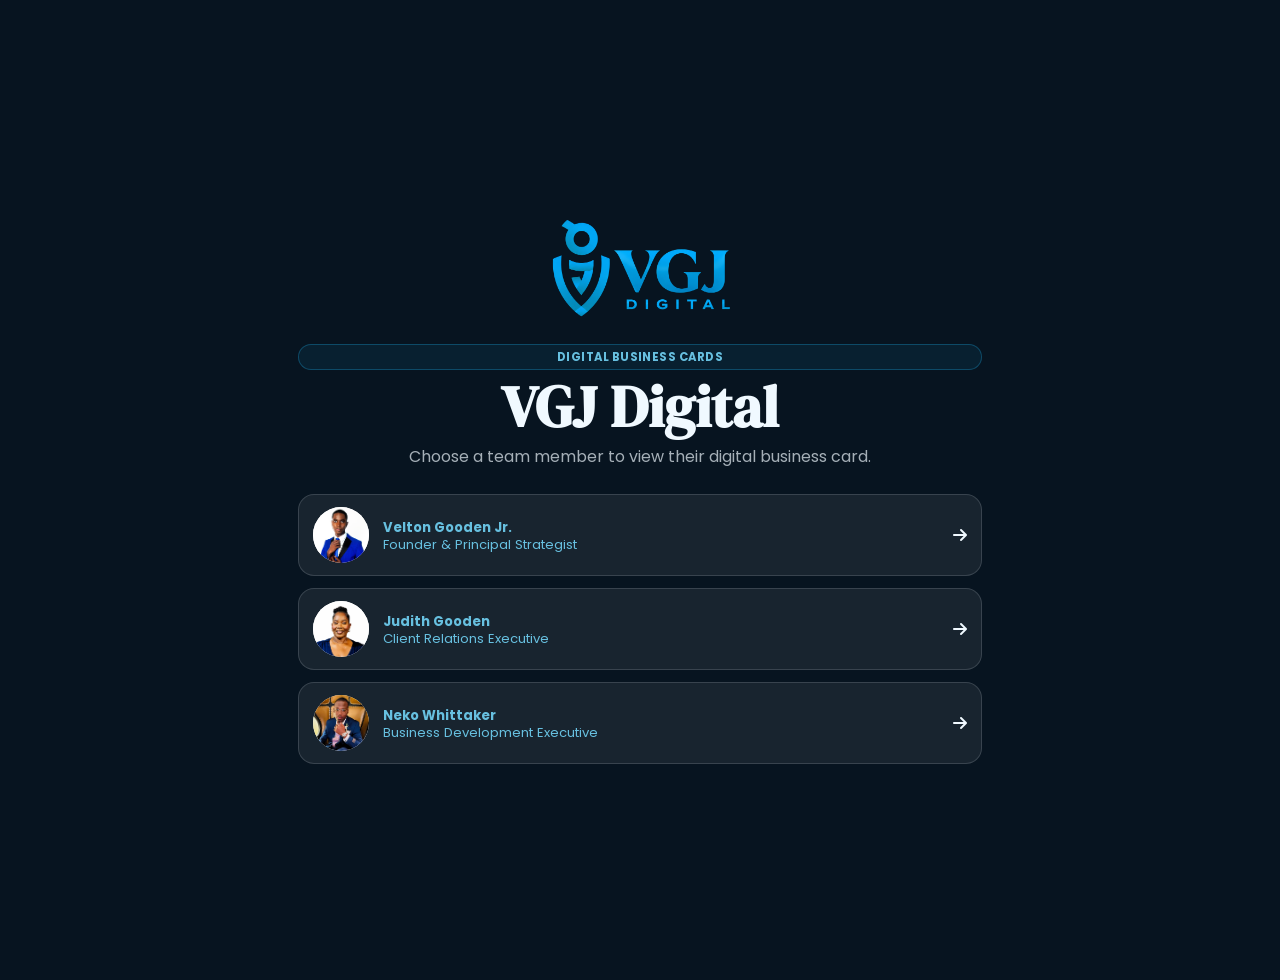
==== index.html @ 42cc82c2 "Initial commit: VGJ Digital Card site Co-Authored-By: Claude Sonnet 4.6 <noreply@anthropic.com>" ====
<!doctype html>
<html lang="en-JM">
<head>
  <meta charset="utf-8">
  <meta name="viewport" content="width=device-width, initial-scale=1">
  <title>VGJ Digital Cards</title>
  <meta name="description" content="Digital business cards for the VGJ Digital team.">
  <meta name="robots" content="noindex, follow">
  <link rel="icon" href="assets/brand/favicon.svg" type="image/svg+xml">
  <meta name="theme-color" content="#071420">
  <link rel="preconnect" href="https://fonts.googleapis.com">
  <link rel="preconnect" href="https://fonts.gstatic.com" crossorigin>
  <link href="https://fonts.googleapis.com/css2?family=DM+Serif+Display&family=Poppins:wght@400;500;600;700;800&display=swap" rel="stylesheet" referrerpolicy="no-referrer">
  <link rel="stylesheet" href="https://cdnjs.cloudflare.com/ajax/libs/font-awesome/6.5.2/css/all.min.css" crossorigin="anonymous" referrerpolicy="no-referrer">
  <link rel="stylesheet" href="assets/css/card.css">
</head>
<body>
  <main class="directory" aria-label="VGJ Digital card directory">
    <img class="directory__brand" src="assets/brand/vgj-logo-h.png" alt="VGJ Digital">
    <header class="directory__header">
      <span class="eyebrow">Digital Business Cards</span>
      <h1>VGJ Digital</h1>
      <p>Choose a team member to view their digital business card.</p>
    </header>

    <nav class="directory__grid" aria-label="Team cards">
      <a class="directory-link" href="velton/">
        <img src="assets/team/velton-gooden-jr.png" alt="Velton Gooden Jr.">
        <span><strong>Velton Gooden Jr.</strong>Founder &amp; Principal Strategist</span>
        <i class="fa-solid fa-arrow-right" aria-hidden="true"></i>
      </a>
      <a class="directory-link" href="judith/">
        <img src="assets/team/judith-gooden.png" alt="Judith Gooden">
        <span><strong>Judith Gooden</strong>Client Relations Executive</span>
        <i class="fa-solid fa-arrow-right" aria-hidden="true"></i>
      </a>
      <a class="directory-link" href="neko/">
        <img src="assets/team/neko-whittaker.png" alt="Neko Whittaker">
        <span><strong>Neko Whittaker</strong>Business Development Executive</span>
        <i class="fa-solid fa-arrow-right" aria-hidden="true"></i>
      </a>
    </nav>
  </main>
</body>
</html>
---- assets/css/card.css ----
:root {
  --text: #f0f9ff;
  --muted: rgba(240, 249, 255, 0.68);
  --line: rgba(240, 249, 255, 0.15);
  --accent: #1db6f2;
  --accent-2: #67c0e0;
  --radius-lg: 20px;
  --radius-md: 14px;
  font-family: "Poppins", ui-sans-serif, system-ui, -apple-system, sans-serif;
}

*, *::before, *::after { box-sizing: border-box; margin: 0; padding: 0; }

html {
  min-height: 100%;
  background: #071420;
}

body {
  min-height: 100vh;
  min-height: 100svh;
  min-height: 100dvh;
  color: var(--text);
  display: flex;
  justify-content: center;
  overflow-x: hidden;
  overflow-y: auto;
  background: #071420;
}

a { color: inherit; text-decoration: none; }

.shell {
  width: min(100%, 430px);
  min-height: 100vh;
  min-height: 100svh;
  min-height: 100dvh;
  height: auto;
  display: flex;
  flex-direction: column;
}

.card {
  flex: 1 0 auto;
  min-height: 100vh;
  min-height: 100svh;
  min-height: 100dvh;
  display: flex;
  flex-direction: column;
  overflow: visible;
  position: relative;
  background:
    radial-gradient(circle at 28% 16%, rgba(29, 182, 242, 0.18), transparent 48%),
    radial-gradient(circle at 80% 88%, rgba(14, 116, 144, 0.14), transparent 40%),
    #071420;
  border-inline: 1px solid var(--line);
}

.card::before {
  content: "";
  position: absolute;
  top: 0;
  left: 0;
  right: 0;
  height: 1px;
  background: linear-gradient(90deg, transparent, rgba(29, 182, 242, 0.5), transparent);
  pointer-events: none;
  z-index: 1;
}

.hero {
  flex: 1 0 auto;
  min-height: auto;
  overflow: visible;
  display: flex;
  flex-direction: column;
  align-items: center;
  justify-content: center;
  text-align: center;
  padding: clamp(12px, 1.8vh, 28px) 22px clamp(8px, 1vh, 18px);
  padding: calc(clamp(12px, 1.8vh, 28px) + env(safe-area-inset-top, 0px)) 22px clamp(8px, 1vh, 18px);
  gap: clamp(6px, 1.1vh, 14px);
}

.brand-row {
  display: flex;
  justify-content: center;
  align-items: center;
}

.logo {
  width: auto;
  max-width: 172px;
  max-height: clamp(28px, 4vh, 44px);
  object-fit: contain;
}

.portrait-wrap {
  width: clamp(72px, 11vh, 118px);
  height: clamp(72px, 11vh, 118px);
  flex-shrink: 0;
  border-radius: 999px;
  padding: 3px;
  background: linear-gradient(135deg, #1db6f2, #0e7490);
  box-shadow: 0 0 0 1px rgba(29, 182, 242, 0.2), 0 12px 36px rgba(0, 0, 0, 0.35);
}

.portrait {
  width: 100%;
  height: 100%;
  display: block;
  border-radius: inherit;
  object-fit: cover;
  object-position: center top;
  border: 3px solid rgba(7, 20, 32, 0.88);
  background: #fff;
}

.eyebrow {
  display: inline-block;
  max-width: 100%;
  padding: clamp(4px, 0.5vh, 6px) clamp(8px, 1.2vh, 14px);
  border: 1px solid rgba(29, 182, 242, 0.28);
  border-radius: 999px;
  color: var(--accent-2);
  background: rgba(29, 182, 242, 0.08);
  font-size: clamp(0.58rem, 0.95vh, 0.72rem);
  font-weight: 700;
  letter-spacing: 0.04em;
  line-height: 1.25;
  text-transform: uppercase;
  text-wrap: balance;
}

h1 {
  font-family: "DM Serif Display", Georgia, serif;
  max-width: 100%;
  font-size: clamp(1.55rem, 5.5vh, 3.05rem);
  line-height: 0.94;
  letter-spacing: 0;
  text-wrap: balance;
}

.title {
  max-width: 24rem;
  color: var(--text);
  font-size: clamp(0.78rem, 1.35vh, 0.95rem);
  font-weight: 700;
  line-height: 1.3;
  text-wrap: balance;
}

.bio {
  max-width: 24rem;
  color: var(--muted);
  font-size: clamp(0.7rem, 1.15vh, 0.86rem);
  font-weight: 400;
  line-height: 1.48;
  text-wrap: balance;
}

.actions {
  flex-shrink: 0;
  padding: 0 16px clamp(3px, 0.5vh, 6px);
  display: grid;
  gap: clamp(4px, 0.65vh, 9px);
}

.button {
  display: flex;
  align-items: center;
  gap: clamp(8px, 1vh, 12px);
  min-width: 0;
  min-height: clamp(40px, 5vh, 52px);
  padding: clamp(8px, 1vh, 13px) 16px;
  border-radius: var(--radius-md);
  background: rgba(255, 255, 255, 0.07);
  border: 1px solid var(--line);
  font-size: clamp(0.78rem, 1.4vh, 0.9rem);
  font-weight: 700;
  line-height: 1.25;
  white-space: normal;
  transition: transform 160ms ease, background 160ms ease, border-color 160ms ease;
}

.button:active { transform: scale(0.985); }

@media (hover: hover) {
  .button:hover {
    transform: translateY(-1px);
    background: rgba(255, 255, 255, 0.11);
    border-color: rgba(29, 182, 242, 0.35);
  }
}

.button.primary {
  background: linear-gradient(135deg, #1db6f2, #0e7490);
  color: #fff;
  border-color: transparent;
}

@media (hover: hover) {
  .button.primary:hover {
    background: linear-gradient(135deg, #35c4ff, #1a90b0);
    border-color: transparent;
  }
}

.icon {
  width: clamp(26px, 3.2vh, 30px);
  height: clamp(26px, 3.2vh, 30px);
  display: flex;
  align-items: center;
  justify-content: center;
  flex-shrink: 0;
  border-radius: 9px;
  background: rgba(255, 255, 255, 0.12);
  font-size: clamp(0.75rem, 1.1vh, 0.88rem);
  line-height: 1;
}

.icon i { display: block; line-height: 1; }
.primary .icon { background: rgba(255, 255, 255, 0.18); }

.divider {
  flex-shrink: 0;
  height: 1px;
  background: var(--line);
  margin: clamp(8px, 1.1vh, 18px) 16px 0;
}

.save-wrap {
  flex-shrink: 0;
  padding: clamp(8px, 1.1vh, 18px) 16px clamp(6px, 0.8vh, 12px);
}

.save-card {
  display: flex;
  align-items: center;
  gap: clamp(10px, 1.4vh, 16px);
  min-width: 0;
  padding: clamp(9px, 1.2vh, 16px) clamp(12px, 1.6vh, 18px);
  border-radius: var(--radius-lg);
  background: linear-gradient(135deg, rgba(29, 182, 242, 0.11), rgba(14, 116, 144, 0.09));
  border: 1px solid rgba(29, 182, 242, 0.36);
  box-shadow: 0 0 28px rgba(29, 182, 242, 0.09), inset 0 1px 0 rgba(255, 255, 255, 0.07);
  transition: transform 160ms ease, border-color 160ms ease, box-shadow 160ms ease;
}

@media (hover: hover) {
  .save-card:hover {
    transform: translateY(-1px);
    border-color: rgba(29, 182, 242, 0.60);
    box-shadow: 0 0 38px rgba(29, 182, 242, 0.16), inset 0 1px 0 rgba(255, 255, 255, 0.09);
  }
}

.save-card:active { transform: scale(0.985); }

.save-card__icon {
  width: clamp(32px, 4.2vh, 44px);
  height: clamp(32px, 4.2vh, 44px);
  flex-shrink: 0;
  border-radius: 12px;
  background: linear-gradient(135deg, #1db6f2, #0e7490);
  display: flex;
  align-items: center;
  justify-content: center;
  font-size: clamp(0.9rem, 1.3vh, 1.2rem);
  color: #fff;
  box-shadow: 0 6px 16px rgba(14, 116, 144, 0.48);
  line-height: 1;
}

.save-card__icon i { display: block; line-height: 1; }
.save-card__body { flex: 1; min-width: 0; }

.save-card__title {
  display: block;
  font-size: clamp(0.78rem, 1.3vh, 0.93rem);
  font-weight: 700;
  color: var(--text);
  line-height: 1.2;
}

.save-card__sub {
  display: block;
  font-size: clamp(0.62rem, 0.95vh, 0.73rem);
  font-weight: 500;
  color: var(--accent-2);
  margin-top: clamp(2px, 0.3vh, 4px);
  opacity: 0.85;
  line-height: 1.25;
}

.save-card__arrow {
  color: rgba(29, 182, 242, 0.65);
  font-size: clamp(0.7rem, 1vh, 0.85rem);
  flex-shrink: 0;
}

.footer-note {
  flex-shrink: 0;
  padding: clamp(3px, 0.4vh, 8px) 22px clamp(10px, 1.5vh, 20px);
  padding: clamp(3px, 0.4vh, 8px) 22px calc(clamp(10px, 1.5vh, 20px) + env(safe-area-inset-bottom, 0px));
  color: rgba(240, 249, 255, 0.38);
  text-align: center;
  font-size: clamp(0.6rem, 0.95vh, 0.72rem);
  font-weight: 400;
  line-height: 1.35;
}

.footer-note strong {
  display: block;
  color: rgba(240, 249, 255, 0.72);
  font-weight: 700;
  margin-bottom: -4px;
}

.dl-modal {
  position: fixed;
  inset: 0;
  z-index: 200;
  display: flex;
  align-items: flex-end;
  justify-content: center;
  pointer-events: none;
}

.dl-modal[hidden] { display: none; }

.dl-modal__backdrop {
  position: absolute;
  inset: 0;
  background: rgba(0, 0, 0, 0.55);
  backdrop-filter: blur(4px);
  opacity: 0;
  transition: opacity 300ms ease;
  pointer-events: none;
}

.dl-modal.is-open .dl-modal__backdrop {
  opacity: 1;
  pointer-events: auto;
}

.dl-modal__sheet {
  position: relative;
  width: min(100%, 430px);
  background: #0c1e30;
  border: 1px solid var(--line);
  border-bottom: none;
  border-radius: 24px 24px 0 0;
  padding: 28px 24px 36px;
  padding-bottom: calc(36px + env(safe-area-inset-bottom, 0px));
  max-height: calc(100vh - 12px);
  max-height: calc(100dvh - 12px - env(safe-area-inset-top, 0px));
  overflow-y: auto;
  display: flex;
  flex-direction: column;
  align-items: center;
  text-align: center;
  gap: 14px;
  transform: translateY(105%);
  transition: transform 360ms cubic-bezier(0.32, 0.72, 0, 1);
  pointer-events: none;
}

.dl-modal.is-open .dl-modal__sheet {
  transform: translateY(0);
  pointer-events: auto;
}

.dl-modal__close {
  position: absolute;
  top: 14px;
  right: 14px;
  width: 30px;
  height: 30px;
  border-radius: 999px;
  background: rgba(255, 255, 255, 0.10);
  border: none;
  color: var(--text);
  cursor: pointer;
  display: flex;
  align-items: center;
  justify-content: center;
  font-size: 0.8rem;
  font-family: inherit;
}

.dl-modal__icon {
  width: 58px;
  height: 58px;
  border-radius: 18px;
  background: linear-gradient(135deg, #1db6f2, #0e7490);
  display: flex;
  align-items: center;
  justify-content: center;
  font-size: 1.5rem;
  color: #fff;
  box-shadow: 0 8px 22px rgba(14, 116, 144, 0.45);
  line-height: 1;
}

.dl-modal__icon i { display: block; line-height: 1; }

.dl-modal__title {
  margin: 0;
  font-size: 1.05rem;
  font-weight: 700;
  color: var(--text);
  font-family: "Poppins", sans-serif;
}

.dl-modal__body {
  margin: 0;
  font-size: 0.875rem;
  color: var(--muted);
  line-height: 1.65;
  max-width: 300px;
}

.dl-modal__body strong { color: var(--accent-2); font-weight: 600; }

.dl-modal__btn {
  margin-top: 6px;
  width: 100%;
  padding: 13px;
  border-radius: var(--radius-md);
  background: linear-gradient(135deg, #1db6f2, #0e7490);
  border: none;
  color: #fff;
  font-size: 0.9rem;
  font-weight: 700;
  cursor: pointer;
  font-family: "Poppins", sans-serif;
  transition: opacity 160ms ease;
}

.dl-modal__btn:hover { opacity: 0.88; }

.directory {
  width: min(100%, 720px);
  min-height: 100vh;
  min-height: 100svh;
  display: grid;
  align-content: center;
  gap: 24px;
  padding: 32px 18px;
}

.directory__brand {
  width: min(190px, 60vw);
  margin-inline: auto;
}

.directory__header {
  text-align: center;
  display: grid;
  gap: 10px;
}

.directory__header h1 {
  font-size: clamp(2rem, 7vw, 3.6rem);
}

.directory__header p {
  color: var(--muted);
  line-height: 1.6;
}

.directory__grid {
  display: grid;
  gap: 12px;
}

.directory-link {
  display: grid;
  grid-template-columns: 56px 1fr auto;
  gap: 14px;
  align-items: center;
  padding: 12px 14px;
  border-radius: 16px;
  border: 1px solid var(--line);
  background: rgba(255, 255, 255, 0.07);
}

.directory-link img {
  width: 56px;
  height: 56px;
  border-radius: 999px;
  object-fit: cover;
  object-position: center top;
  background: #fff;
}

.directory-link strong {
  display: block;
  line-height: 1.2;
}

.directory-link span {
  display: block;
  color: var(--accent-2);
  font-size: 0.82rem;
  line-height: 1.35;
  margin-top: 3px;
}

@media (max-width: 599px) and (max-height: 620px), (max-width: 320px) and (max-height: 700px) {
  .hero {
    justify-content: flex-start;
    padding: 8px 18px 6px;
    padding: calc(8px + env(safe-area-inset-top, 0px)) 18px 6px;
    gap: 5px;
  }

  .logo { max-height: 24px; }

  .portrait-wrap {
    width: 62px;
    height: 62px;
    padding: 2px;
  }

  .portrait { border-width: 2px; }
  .eyebrow { padding: 3px 8px; font-size: 0.56rem; line-height: 1.2; }
  h1 { font-size: 1.45rem; line-height: 0.98; }
  .title { font-size: 0.7rem; line-height: 1.2; }
  .bio { font-size: 0.66rem; line-height: 1.28; }

  .actions {
    padding: 0 14px 4px;
    gap: 4px;
  }

  .button {
    min-height: 36px;
    padding: 6px 12px;
    border-radius: 12px;
    font-size: 0.76rem;
  }

  .icon {
    width: 24px;
    height: 24px;
    border-radius: 8px;
    font-size: 0.72rem;
  }

  .divider { margin: 6px 14px 0; }
  .save-wrap { padding: 6px 14px 5px; }

  .save-card {
    gap: 9px;
    padding: 8px 11px;
    border-radius: 14px;
  }

  .save-card__icon {
    width: 30px;
    height: 30px;
    border-radius: 9px;
    font-size: 0.82rem;
  }

  .save-card__title { font-size: 0.76rem; }
  .save-card__sub { font-size: 0.58rem; line-height: 1.2; }

  .footer-note {
    padding: 2px 18px 8px;
    padding-bottom: calc(8px + env(safe-area-inset-bottom, 0px));
    font-size: 0.58rem;
    line-height: 1.25;
  }

  .footer-note strong { margin-bottom: -2px; }
}

@media (min-width: 600px) {
  html {
    height: auto;
    overflow: auto;
    background:
      radial-gradient(circle at top left, rgba(29, 182, 242, 0.20), transparent 34rem),
      radial-gradient(circle at bottom right, rgba(14, 116, 144, 0.14), transparent 28rem),
      #071420;
  }

  body {
    height: auto;
    min-height: 100vh;
    min-height: 100dvh;
    overflow: auto;
    padding: 40px 22px;
    align-items: center;
  }

  .shell {
    min-height: 0;
    height: auto;
  }

  .card {
    flex: none;
    min-height: 0;
    overflow: hidden;
    border-radius: 28px;
    border: 1px solid var(--line);
    box-shadow: 0 24px 80px rgba(0, 0, 0, 0.45);
    backdrop-filter: blur(18px);
    background:
      linear-gradient(145deg, rgba(255, 255, 255, 0.11), rgba(255, 255, 255, 0.04)),
      rgba(7, 20, 32, 0.82);
  }

  .hero {
    flex: none;
    padding: 26px 22px 20px;
    gap: 16px;
    justify-content: flex-start;
    overflow: visible;
  }

  .logo { max-height: 44px; }
  .portrait-wrap { width: 118px; height: 118px; }
  .eyebrow { padding: 5px 12px; font-size: 0.72rem; }
  h1 { font-size: clamp(2.05rem, 4vw, 3.05rem); }
  .title { font-size: 0.95rem; }
  .bio { font-size: 0.86rem; }

  .actions { padding: 0 18px 6px; gap: 9px; }
  .button { min-height: 52px; font-size: 0.9rem; padding: 13px 16px; gap: 12px; }
  .icon { width: 30px; height: 30px; font-size: 0.88rem; }

  .divider { margin: 18px 18px 0; }
  .save-wrap { padding: 18px 18px 14px; }
  .save-card { padding: 14px 18px; gap: 16px; }
  .save-card__icon { width: 44px; height: 44px; font-size: 1.2rem; }
  .save-card__title { font-size: 0.93rem; }
  .save-card__sub { font-size: 0.73rem; margin-top: 3px; }
  .save-card__arrow { font-size: 0.85rem; }

  .footer-note { padding: 6px 22px 22px; font-size: 0.72rem; }
}
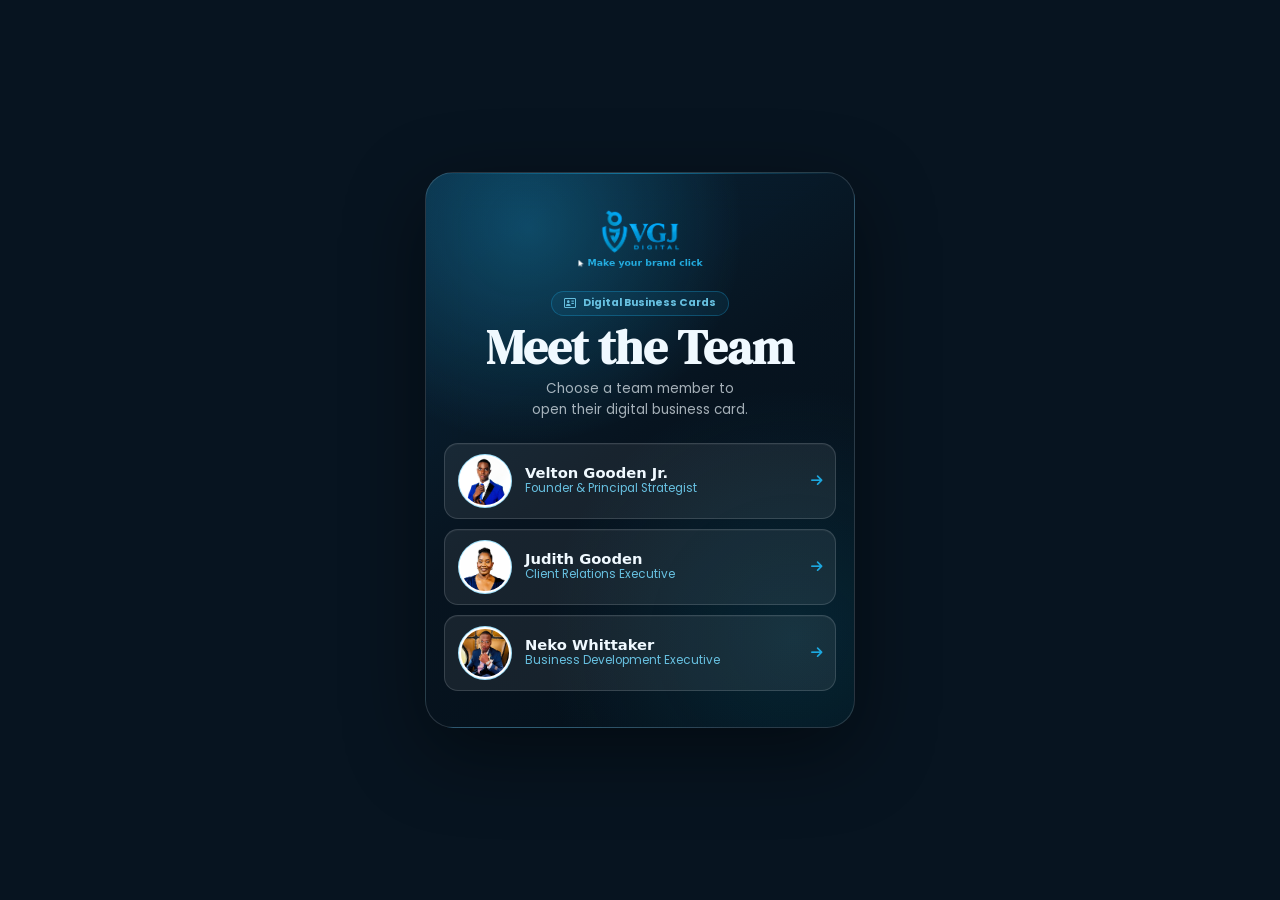
==== commit ea55b493: "Add analytics, 404 page, deploy script, and update all card pages - Add assets/js/analytics.js for s" ====
--- a/index.html
+++ b/index.html
@@ -3,24 +3,28 @@
 <head>
   <meta charset="utf-8">
   <meta name="viewport" content="width=device-width, initial-scale=1">
-  <title>VGJ Digital Cards</title>
+  <title>Meet the Team | VGJ Digital</title>
   <meta name="description" content="Digital business cards for the VGJ Digital team.">
-  <meta name="robots" content="noindex, follow">
+  <meta name="robots" content="noindex, nofollow, noarchive">
   <link rel="icon" href="assets/brand/favicon.svg" type="image/svg+xml">
   <meta name="theme-color" content="#071420">
   <link rel="preconnect" href="https://fonts.googleapis.com">
   <link rel="preconnect" href="https://fonts.gstatic.com" crossorigin>
   <link href="https://fonts.googleapis.com/css2?family=DM+Serif+Display&family=Poppins:wght@400;500;600;700;800&display=swap" rel="stylesheet" referrerpolicy="no-referrer">
   <link rel="stylesheet" href="https://cdnjs.cloudflare.com/ajax/libs/font-awesome/6.5.2/css/all.min.css" crossorigin="anonymous" referrerpolicy="no-referrer">
-  <link rel="stylesheet" href="assets/css/card.css">
+  <link rel="stylesheet" href="assets/css/card.css?v=20260602-mobilebalance">
 </head>
-<body>
+<body class="directory-page">
   <main class="directory" aria-label="VGJ Digital card directory">
-    <img class="directory__brand" src="assets/brand/vgj-logo-h.png" alt="VGJ Digital">
+    <div class="directory__brand-block">
+      <img class="directory__brand" src="assets/brand/vgj-logo-h.png" alt="VGJ Digital">
+      <div class="directory__tagline"><span class="click-mark" aria-hidden="true"><i class="fa-solid fa-arrow-pointer"></i></span><span>Make your brand click</span></div>
+    </div>
+
     <header class="directory__header">
-      <span class="eyebrow">Digital Business Cards</span>
-      <h1>VGJ Digital</h1>
-      <p>Choose a team member to view their digital business card.</p>
+      <span class="directory__kicker"><i class="fa-regular fa-address-card" aria-hidden="true"></i> Digital Business Cards</span>
+      <h1>Meet the Team</h1>
+      <p>Choose a team member to open their digital business card.</p>
     </header>
 
     <nav class="directory__grid" aria-label="Team cards">
--- a/assets/css/card.css
+++ b/assets/css/card.css
@@ -14,6 +14,8 @@
 html {
   min-height: 100%;
   background: #071420;
+  -webkit-text-size-adjust: 100%;
+  text-size-adjust: 100%;
 }
 
 body {
@@ -30,8 +32,16 @@
 
 a { color: inherit; text-decoration: none; }
 
+:where(a, button, input):focus-visible {
+  outline: 3px solid var(--accent-2);
+  outline-offset: 3px;
+  box-shadow: 0 0 0 5px rgba(29, 182, 242, 0.24);
+}
+
 .shell {
-  width: min(100%, 430px);
+  width: min(430px, 100vw);
+  max-width: 100%;
+  min-width: 0;
   min-height: 100vh;
   min-height: 100svh;
   min-height: 100dvh;
@@ -41,6 +51,8 @@
 }
 
 .card {
+  width: 100%;
+  min-width: 0;
   flex: 1 0 auto;
   min-height: 100vh;
   min-height: 100svh;
@@ -50,9 +62,9 @@
   overflow: visible;
   position: relative;
   background:
-    radial-gradient(circle at 28% 16%, rgba(29, 182, 242, 0.18), transparent 48%),
-    radial-gradient(circle at 80% 88%, rgba(14, 116, 144, 0.14), transparent 40%),
-    #071420;
+    radial-gradient(circle at 24% 14%, rgba(29, 182, 242, 0.20), transparent 46%),
+    radial-gradient(circle at 84% 88%, rgba(14, 116, 144, 0.16), transparent 42%),
+    linear-gradient(160deg, #08283c 0%, #071420 48%, #04101a 100%);
   border-inline: 1px solid var(--line);
 }
 
@@ -69,13 +81,13 @@
 }
 
 .hero {
-  flex: 1 0 auto;
+  flex: none;
   min-height: auto;
   overflow: visible;
   display: flex;
   flex-direction: column;
   align-items: center;
-  justify-content: center;
+  justify-content: flex-start;
   text-align: center;
   padding: clamp(12px, 1.8vh, 28px) 22px clamp(8px, 1vh, 18px);
   padding: calc(clamp(12px, 1.8vh, 28px) + env(safe-area-inset-top, 0px)) 22px clamp(8px, 1vh, 18px);
@@ -84,8 +96,10 @@
 
 .brand-row {
   display: flex;
+  flex-direction: column;
   justify-content: center;
   align-items: center;
+  gap: clamp(2px, 0.45vh, 5px);
 }
 
 .logo {
@@ -93,6 +107,25 @@
   max-width: 172px;
   max-height: clamp(28px, 4vh, 44px);
   object-fit: contain;
+}
+
+.profile-block {
+  width: 100%;
+  min-width: 0;
+  display: flex;
+  flex-direction: row;
+  align-items: center;
+  justify-content: center;
+  gap: clamp(10px, 1.4vh, 16px);
+}
+
+.profile-copy {
+  flex: 1;
+  min-width: 0;
+  display: grid;
+  justify-items: start;
+  gap: clamp(3px, 0.6vh, 7px);
+  text-align: left;
 }
 
 .portrait-wrap {
@@ -117,7 +150,10 @@
 }
 
 .eyebrow {
-  display: inline-block;
+  display: inline-flex;
+  align-items: center;
+  justify-content: center;
+  gap: 6px;
   max-width: 100%;
   padding: clamp(4px, 0.5vh, 6px) clamp(8px, 1.2vh, 14px);
   border: 1px solid rgba(29, 182, 242, 0.28);
@@ -126,27 +162,104 @@
   background: rgba(29, 182, 242, 0.08);
   font-size: clamp(0.58rem, 0.95vh, 0.72rem);
   font-weight: 700;
-  letter-spacing: 0.04em;
+  letter-spacing: 0;
   line-height: 1.25;
-  text-transform: uppercase;
+  text-transform: none;
   text-wrap: balance;
+}
+
+.eyebrow i {
+  color: var(--accent);
+  font-size: 0.9em;
+  line-height: 1;
+}
+
+.brand-row .eyebrow {
+  gap: 3px;
+  padding: 0;
+  border: 0;
+  border-radius: 0;
+  background: linear-gradient(180deg, #2cb9ee 0%, #1ba5d8 43%, #38b8e6 53%, #1498cc 66%, #108fc4 100%);
+  background-clip: text;
+  -webkit-background-clip: text;
+  color: transparent;
+  -webkit-text-fill-color: transparent;
+  font-size: clamp(0.58rem, 0.92vh, 0.72rem);
+  font-weight: 600;
+  line-height: 1.18;
+  text-shadow: none;
+}
+
+.click-mark {
+  position: relative;
+  width: 0.78em;
+  height: 1em;
+  display: inline-grid;
+  place-items: center;
+  flex: 0 0 auto;
+  transform-origin: 65% 72%;
+  will-change: transform;
+  backface-visibility: hidden;
+}
+
+.click-mark i {
+  position: relative;
+  z-index: 1;
+  color: #fff;
+  -webkit-text-fill-color: #fff;
+  font-size: 0.8em;
+}
+
+.click-mark::before,
+.click-mark::after {
+  content: none;
+}
+
+@media (prefers-reduced-motion: no-preference) {
+  .brand-row .click-mark,
+  .directory__tagline .click-mark {
+    animation: cursorClickLoop 3s cubic-bezier(0.35, 0, 0.18, 1) infinite;
+  }
+}
+
+@keyframes cursorClickLoop {
+  0%, 46%, 100% {
+    transform: translate3d(1.5px, 1.8px, 0) scale(1);
+  }
+
+  64%, 72% {
+    transform: translate3d(0, -1.4px, 0) scale(1);
+  }
+
+  78% {
+    transform: translate3d(0, -1.4px, 0) scale(0.92);
+  }
+
+  86% {
+    transform: translate3d(0, -1.4px, 0) scale(1);
+  }
 }
 
 h1 {
   font-family: "DM Serif Display", Georgia, serif;
+  width: auto;
   max-width: 100%;
-  font-size: clamp(1.55rem, 5.5vh, 3.05rem);
+  font-size: clamp(1.55rem, 3.9vh, 2.45rem);
   line-height: 0.94;
+  text-align: left;
   letter-spacing: 0;
   text-wrap: balance;
+  overflow-wrap: break-word;
 }
 
 .title {
+  width: 100%;
   max-width: 24rem;
   color: var(--text);
   font-size: clamp(0.78rem, 1.35vh, 0.95rem);
   font-weight: 700;
   line-height: 1.3;
+  text-align: left;
   text-wrap: balance;
 }
 
@@ -167,6 +280,7 @@
 }
 
 .button {
+  position: relative;
   display: flex;
   align-items: center;
   gap: clamp(8px, 1vh, 12px);
@@ -180,7 +294,8 @@
   font-weight: 700;
   line-height: 1.25;
   white-space: normal;
-  transition: transform 160ms ease, background 160ms ease, border-color 160ms ease;
+  overflow: hidden;
+  transition: transform 160ms ease, background 160ms ease, border-color 160ms ease, box-shadow 160ms ease;
 }
 
 .button:active { transform: scale(0.985); }
@@ -194,16 +309,30 @@
 }
 
 .button.primary {
-  background: linear-gradient(135deg, #1db6f2, #0e7490);
+  background: linear-gradient(135deg, #1295d8 0%, #0e86a7 54%, #16c7ff 100%);
+  background-size: 160% 160%;
   color: #fff;
   border-color: transparent;
+  box-shadow: 0 12px 28px rgba(29, 182, 242, 0.24), inset 0 1px 0 rgba(255, 255, 255, 0.24);
 }
 
 @media (hover: hover) {
   .button.primary:hover {
-    background: linear-gradient(135deg, #35c4ff, #1a90b0);
+    background: linear-gradient(135deg, #1aa7e8 0%, #1596bf 54%, #35c4ff 100%);
     border-color: transparent;
-  }
+    box-shadow: 0 14px 34px rgba(29, 182, 242, 0.32), inset 0 1px 0 rgba(255, 255, 255, 0.28);
+  }
+}
+
+@media (prefers-reduced-motion: no-preference) {
+  .button.primary {
+    animation: primaryCtaShift 8s ease-in-out infinite;
+  }
+}
+
+@keyframes primaryCtaShift {
+  0%, 100% { background-position: 0% 50%; }
+  50% { background-position: 100% 50%; }
 }
 
 .icon {
@@ -220,7 +349,34 @@
 }
 
 .icon i { display: block; line-height: 1; }
-.primary .icon { background: rgba(255, 255, 255, 0.18); }
+.primary .icon {
+  background: rgba(255, 255, 255, 0.20);
+  box-shadow: 0 0 0 1px rgba(255, 255, 255, 0.10), 0 0 18px rgba(255, 255, 255, 0.16);
+}
+
+.button__text {
+  min-width: 0;
+}
+
+.button__cue {
+  margin-left: auto;
+  margin-right: 6px;
+  flex-shrink: 0;
+  font-size: 0.86em;
+  line-height: 1;
+  opacity: 0.9;
+}
+
+@media (prefers-reduced-motion: no-preference) {
+  .primary .button__cue {
+    animation: cueNudge 1.7s ease-in-out infinite;
+  }
+}
+
+@keyframes cueNudge {
+  0%, 100% { transform: translateX(0); }
+  50% { transform: translateX(3px); }
+}
 
 .divider {
   flex-shrink: 0;
@@ -299,22 +455,145 @@
   flex-shrink: 0;
 }
 
+.footer-tools {
+  width: 100%;
+  flex-shrink: 0;
+  display: grid;
+  grid-template-columns: auto minmax(0, 1fr);
+  align-items: center;
+  gap: clamp(10px, 1.4vh, 14px);
+  padding: clamp(6px, 0.8vh, 10px) 18px clamp(4px, 0.7vh, 8px);
+}
+
+.social-row {
+  flex-shrink: 0;
+  display: flex;
+  align-items: center;
+  justify-content: center;
+  gap: clamp(10px, 1.4vh, 14px);
+  padding: clamp(4px, 0.65vh, 8px) 18px calc(clamp(14px, 1.5vh, 22px) + env(safe-area-inset-bottom, 0px));
+}
+
+.quick-actions {
+  display: flex;
+  align-items: center;
+  gap: clamp(8px, 1.1vh, 12px);
+  flex-shrink: 0;
+}
+
+.social-row__label {
+  min-width: 0;
+  flex: 0 1 auto;
+  overflow: hidden;
+  text-overflow: ellipsis;
+  color: rgba(240, 249, 255, 0.68);
+  font-size: clamp(0.64rem, 1vh, 0.78rem);
+  font-weight: 700;
+  line-height: 1;
+  white-space: nowrap;
+}
+
+.social-link {
+  width: clamp(34px, 4.2vh, 40px);
+  height: clamp(34px, 4.2vh, 40px);
+  display: inline-flex;
+  align-items: center;
+  justify-content: center;
+  flex: 0 0 auto;
+  padding: 0;
+  border: 1px solid rgba(240, 249, 255, 0.14);
+  border-radius: 999px;
+  background: rgba(255, 255, 255, 0.07);
+  color: rgba(240, 249, 255, 0.84);
+  font-size: clamp(0.86rem, 1.28vh, 1rem);
+  font-family: inherit;
+  line-height: 1;
+  cursor: pointer;
+  appearance: none;
+  -webkit-appearance: none;
+  transition: transform 160ms ease, background 160ms ease, border-color 160ms ease, color 160ms ease;
+}
+
+.social-link i {
+  display: block;
+  line-height: 1;
+}
+
+.social-link:active {
+  transform: scale(0.96);
+}
+
+.utility-link {
+  border-color: rgba(29, 182, 242, 0.36);
+  background: linear-gradient(135deg, rgba(29, 182, 242, 0.20), rgba(103, 192, 224, 0.14));
+  color: #c9f0ff;
+  box-shadow: 0 0 18px rgba(29, 182, 242, 0.10);
+}
+
+@media (hover: hover) {
+  .social-link:hover {
+    transform: translateY(-1px);
+    background: rgba(29, 182, 242, 0.12);
+    border-color: rgba(29, 182, 242, 0.36);
+    color: var(--text);
+  }
+
+  .utility-link:hover {
+    background: linear-gradient(135deg, rgba(29, 182, 242, 0.28), rgba(103, 192, 224, 0.22));
+    border-color: rgba(103, 192, 224, 0.54);
+    color: #fff;
+  }
+}
+
 .footer-note {
-  flex-shrink: 0;
-  padding: clamp(3px, 0.4vh, 8px) 22px clamp(10px, 1.5vh, 20px);
-  padding: clamp(3px, 0.4vh, 8px) 22px calc(clamp(10px, 1.5vh, 20px) + env(safe-area-inset-bottom, 0px));
-  color: rgba(240, 249, 255, 0.38);
-  text-align: center;
-  font-size: clamp(0.6rem, 0.95vh, 0.72rem);
+  flex: 0 1 auto;
+  min-width: 0;
+  margin: 0;
+  padding: 0;
+  color: rgba(240, 249, 255, 0.66);
+  text-align: left;
+  font-size: clamp(0.66rem, 1.02vh, 0.78rem);
   font-weight: 400;
   line-height: 1.35;
+  overflow-wrap: break-word;
 }
 
 .footer-note strong {
   display: block;
-  color: rgba(240, 249, 255, 0.72);
+  color: rgba(240, 249, 255, 0.92);
   font-weight: 700;
-  margin-bottom: -4px;
+  margin-bottom: 2px;
+}
+
+.footer-note span {
+  display: block;
+}
+
+.card-feedback {
+  position: fixed;
+  left: 50%;
+  bottom: calc(70px + env(safe-area-inset-bottom, 0px));
+  z-index: 10001;
+  max-width: calc(100vw - 32px);
+  padding: 9px 13px;
+  border: 1px solid rgba(240, 249, 255, 0.12);
+  border-radius: 999px;
+  background: rgba(7, 20, 32, 0.92);
+  color: var(--text);
+  box-shadow: 0 8px 26px rgba(0, 0, 0, 0.35);
+  font-size: 0.78rem;
+  font-weight: 700;
+  line-height: 1.2;
+  text-align: center;
+  opacity: 0;
+  pointer-events: none;
+  transform: translate(-50%, 8px);
+  transition: opacity 180ms ease, transform 180ms ease;
+}
+
+.card-feedback.is-visible {
+  opacity: 1;
+  transform: translate(-50%, 0);
 }
 
 .dl-modal {
@@ -422,6 +701,32 @@
 }
 
 .dl-modal__body strong { color: var(--accent-2); font-weight: 600; }
+
+.dl-modal__steps {
+  width: 100%;
+  max-width: 300px;
+  display: grid;
+  gap: 8px;
+  margin: 0;
+  padding: 0;
+  list-style: none;
+  color: var(--muted);
+  font-size: 0.82rem;
+  line-height: 1.45;
+  text-align: left;
+}
+
+.dl-modal__steps li {
+  padding: 10px 12px;
+  border: 1px solid rgba(240, 249, 255, 0.10);
+  border-radius: 12px;
+  background: rgba(255, 255, 255, 0.05);
+}
+
+.dl-modal__steps strong {
+  color: var(--accent-2);
+  font-weight: 700;
+}
 
 .dl-modal__btn {
   margin-top: 6px;
@@ -440,72 +745,541 @@
 
 .dl-modal__btn:hover { opacity: 0.88; }
 
+@media (max-width: 599px), (hover: none), (pointer: coarse) {
+  .button,
+  .save-card,
+  .social-link,
+  .dl-modal__btn {
+    transition: none;
+  }
+
+  .button:hover {
+    transform: none;
+    background: rgba(255, 255, 255, 0.07);
+    border-color: var(--line);
+  }
+
+  .button.primary:hover {
+    background: linear-gradient(135deg, #1295d8 0%, #0e86a7 54%, #16c7ff 100%);
+    border-color: transparent;
+    box-shadow: 0 12px 28px rgba(29, 182, 242, 0.24), inset 0 1px 0 rgba(255, 255, 255, 0.24);
+  }
+
+  .save-card:hover {
+    transform: none;
+    border-color: rgba(29, 182, 242, 0.36);
+    box-shadow: 0 0 28px rgba(29, 182, 242, 0.09), inset 0 1px 0 rgba(255, 255, 255, 0.07);
+  }
+
+  .social-link:hover {
+    transform: none;
+    background: rgba(255, 255, 255, 0.07);
+    border-color: rgba(240, 249, 255, 0.14);
+    color: rgba(240, 249, 255, 0.84);
+  }
+
+  .utility-link:hover {
+    background: linear-gradient(135deg, rgba(29, 182, 242, 0.20), rgba(103, 192, 224, 0.14));
+    border-color: rgba(29, 182, 242, 0.36);
+    color: #c9f0ff;
+  }
+
+  .dl-modal__btn:hover {
+    opacity: 1;
+  }
+}
+
+.directory-page {
+  align-items: center;
+  padding: 0;
+}
+
 .directory {
-  width: min(100%, 720px);
+  width: min(430px, 100vw);
+  max-width: 100%;
   min-height: 100vh;
   min-height: 100svh;
+  min-height: 100dvh;
   display: grid;
   align-content: center;
-  gap: 24px;
-  padding: 32px 18px;
+  gap: clamp(16px, 2.4vh, 24px);
+  padding: clamp(22px, 4vh, 36px) 18px;
+  padding: calc(clamp(22px, 4vh, 36px) + env(safe-area-inset-top, 0px)) 18px calc(clamp(22px, 4vh, 36px) + env(safe-area-inset-bottom, 0px));
+  position: relative;
+  overflow: hidden;
+  background:
+    radial-gradient(circle at 24% 14%, rgba(29, 182, 242, 0.20), transparent 46%),
+    radial-gradient(circle at 84% 88%, rgba(14, 116, 144, 0.16), transparent 42%),
+    linear-gradient(160deg, #08283c 0%, #071420 48%, #04101a 100%);
+  border-inline: 1px solid var(--line);
+}
+
+.directory::before {
+  content: "";
+  position: absolute;
+  inset: 0 0 auto;
+  height: 1px;
+  background: linear-gradient(90deg, transparent, rgba(29, 182, 242, 0.5), transparent);
+  pointer-events: none;
+}
+
+.directory__brand-block {
+  display: grid;
+  justify-items: center;
+  gap: 4px;
 }
 
 .directory__brand {
-  width: min(190px, 60vw);
-  margin-inline: auto;
+  width: auto;
+  max-width: 168px;
+  max-height: clamp(32px, 5vh, 48px);
+  object-fit: contain;
+}
+
+.directory__tagline {
+  display: inline-flex;
+  align-items: center;
+  justify-content: center;
+  gap: 3px;
+  max-width: 100%;
+  background: linear-gradient(180deg, #2cb9ee 0%, #1ba5d8 43%, #38b8e6 53%, #1498cc 66%, #108fc4 100%);
+  background-clip: text;
+  -webkit-background-clip: text;
+  color: transparent;
+  -webkit-text-fill-color: transparent;
+  font-size: clamp(0.58rem, 0.92vh, 0.72rem);
+  font-weight: 600;
+  line-height: 1.18;
 }
 
 .directory__header {
   text-align: center;
   display: grid;
-  gap: 10px;
+  justify-items: center;
+  gap: 9px;
+}
+
+.directory__kicker {
+  display: inline-flex;
+  align-items: center;
+  justify-content: center;
+  gap: 7px;
+  padding: 5px 12px;
+  border: 1px solid rgba(29, 182, 242, 0.28);
+  border-radius: 999px;
+  background: rgba(29, 182, 242, 0.08);
+  color: var(--accent-2);
+  font-size: 0.66rem;
+  font-weight: 700;
+  line-height: 1.2;
 }
 
 .directory__header h1 {
-  font-size: clamp(2rem, 7vw, 3.6rem);
+  font-family: "DM Serif Display", Georgia, serif;
+  max-width: 100%;
+  font-size: clamp(2rem, 7vw, 3rem);
+  line-height: 0.95;
+  letter-spacing: 0;
+  text-wrap: balance;
 }
 
 .directory__header p {
+  max-width: 22rem;
   color: var(--muted);
-  line-height: 1.6;
+  font-size: clamp(0.78rem, 1.5vh, 0.92rem);
+  line-height: 1.55;
+  text-wrap: balance;
 }
 
 .directory__grid {
   display: grid;
-  gap: 12px;
+  gap: 10px;
 }
 
 .directory-link {
   display: grid;
-  grid-template-columns: 56px 1fr auto;
-  gap: 14px;
-  align-items: center;
-  padding: 12px 14px;
-  border-radius: 16px;
+  grid-template-columns: 54px minmax(0, 1fr) auto;
+  gap: 13px;
+  align-items: center;
+  min-width: 0;
+  min-height: 74px;
+  padding: 10px 13px;
+  border-radius: var(--radius-md);
   border: 1px solid var(--line);
   background: rgba(255, 255, 255, 0.07);
+  box-shadow: inset 0 1px 0 rgba(255, 255, 255, 0.04);
+  transition: transform 160ms ease, background 160ms ease, border-color 160ms ease, box-shadow 160ms ease;
+}
+
+@media (hover: hover) {
+  .directory-link:hover {
+    transform: translateY(-1px);
+    background: rgba(255, 255, 255, 0.10);
+    border-color: rgba(29, 182, 242, 0.34);
+    box-shadow: 0 10px 24px rgba(0, 0, 0, 0.18), inset 0 1px 0 rgba(255, 255, 255, 0.06);
+  }
 }
 
 .directory-link img {
-  width: 56px;
-  height: 56px;
+  width: 54px;
+  height: 54px;
   border-radius: 999px;
   object-fit: cover;
   object-position: center top;
+  padding: 2px;
+  border: 1px solid rgba(29, 182, 242, 0.42);
   background: #fff;
 }
 
 .directory-link strong {
   display: block;
-  line-height: 1.2;
+  color: var(--text);
+  font-size: 0.92rem;
+  font-weight: 800;
+  line-height: 1.18;
+  overflow-wrap: break-word;
 }
 
 .directory-link span {
   display: block;
+  min-width: 0;
   color: var(--accent-2);
+  font-size: 0.74rem;
+  line-height: 1.32;
+}
+
+.directory-link i {
+  color: var(--accent);
   font-size: 0.82rem;
-  line-height: 1.35;
-  margin-top: 3px;
+  opacity: 0.9;
+}
+
+@media (min-width: 600px) {
+  .directory-page {
+    padding: 40px 22px;
+  }
+
+  .directory {
+    min-height: 0;
+    border-radius: 28px;
+    border: 1px solid var(--line);
+    box-shadow: 0 24px 80px rgba(0, 0, 0, 0.45);
+    backdrop-filter: blur(18px);
+    background:
+      radial-gradient(circle at 24% 10%, rgba(29, 182, 242, 0.28), transparent 36%),
+      radial-gradient(circle at 86% 84%, rgba(14, 116, 144, 0.20), transparent 42%),
+      linear-gradient(145deg, rgba(9, 39, 59, 0.96) 0%, rgba(7, 20, 32, 0.98) 48%, rgba(4, 16, 26, 0.98) 100%);
+  }
+}
+
+.vgj-cookie-btn {
+  position: fixed;
+  right: max(14px, env(safe-area-inset-right, 0px));
+  bottom: max(14px, env(safe-area-inset-bottom, 0px));
+  width: 42px;
+  min-width: 42px;
+  max-width: 42px;
+  height: 42px;
+  min-height: 42px;
+  max-height: 42px;
+  z-index: 9999;
+  display: flex;
+  align-items: center;
+  justify-content: center;
+  padding: 0;
+  margin: 0;
+  border: 1px solid rgba(255, 255, 255, 0.15);
+  border-radius: 50%;
+  background: rgba(7, 20, 32, 0.85);
+  color: var(--accent-2);
+  box-shadow: 0 2px 8px rgba(0, 0, 0, 0.3);
+  cursor: pointer;
+  backdrop-filter: blur(4px);
+  appearance: none;
+  -webkit-appearance: none;
+  line-height: 1;
+  transform: translateZ(0);
+}
+
+.vgj-cookie-icon {
+  width: 20px;
+  height: 20px;
+  display: block;
+  flex: 0 0 auto;
+  fill: none;
+  stroke: currentColor;
+  stroke-width: 1.8;
+  stroke-linecap: round;
+  stroke-linejoin: round;
+  pointer-events: none;
+}
+
+.vgj-cookie-panel {
+  position: fixed;
+  right: 20px;
+  bottom: 70px;
+  width: min(320px, calc(100vw - 40px));
+  z-index: 10000;
+  padding: 20px;
+  border: 1px solid rgba(255, 255, 255, 0.12);
+  border-radius: 12px;
+  background: #0d1f2d;
+  color: #e8edf1;
+  box-shadow: 0 4px 24px rgba(0, 0, 0, 0.4);
+  font-size: 14px;
+  line-height: 1.5;
+}
+
+.vgj-cookie-panel[hidden] {
+  display: none;
+}
+
+.vgj-cookie-panel h3 {
+  margin: 0 0 10px;
+  color: #fff;
+  font-size: 15px;
+  font-weight: 600;
+}
+
+.vgj-cookie-panel p {
+  margin: 0 0 16px;
+  color: #a8b8c4;
+  font-size: 13px;
+}
+
+.vgj-cookie-choice {
+  display: flex;
+  align-items: center;
+  gap: 10px;
+  margin-bottom: 12px;
+  cursor: pointer;
+}
+
+.vgj-cookie-choice.is-disabled {
+  cursor: default;
+}
+
+.vgj-cookie-choice input {
+  width: 16px;
+  height: 16px;
+  flex: 0 0 auto;
+  accent-color: var(--accent);
+}
+
+.vgj-cookie-save {
+  width: 100%;
+  margin-top: 8px;
+  padding: 10px;
+  border: 0;
+  border-radius: 8px;
+  background: var(--accent);
+  color: #071420;
+  font: inherit;
+  font-size: 14px;
+  font-weight: 600;
+  cursor: pointer;
+}
+
+@media (max-width: 480px) {
+  .card {
+    justify-content: space-evenly;
+    padding-bottom: calc(70px + env(safe-area-inset-bottom, 0px));
+  }
+
+  .hero {
+    padding: 14px 18px 9px;
+    padding: calc(14px + env(safe-area-inset-top, 0px)) 18px 9px;
+    gap: 7px;
+  }
+
+  .logo { max-height: 32px; }
+  .profile-block {
+    flex-direction: row;
+    align-items: center;
+    justify-content: center;
+    gap: 12px;
+  }
+
+  .profile-copy {
+    flex: 1;
+    justify-items: start;
+    text-align: left;
+    gap: 4px;
+  }
+
+  .portrait-wrap { width: 94px; height: 94px; }
+  h1 { font-size: clamp(1.82rem, 8.2vw, 2.2rem); line-height: 0.96; }
+  .profile-copy h1 {
+    width: auto;
+    text-align: left;
+    font-size: clamp(1.56rem, 7.1vw, 1.92rem);
+    line-height: 0.98;
+  }
+
+  .profile-copy .eyebrow {
+    padding: 4px 9px;
+    font-size: 0.58rem;
+  }
+
+  .profile-copy .title {
+    width: 100%;
+    max-width: none;
+    text-align: left;
+  }
+
+  .title { font-size: 0.82rem; line-height: 1.24; }
+  .bio { font-size: 0.74rem; line-height: 1.36; }
+
+  .actions {
+    padding: 0 14px 4px;
+    gap: 6px;
+  }
+
+  .button {
+    min-height: 44px;
+    padding: 8px 12px;
+    border-radius: 13px;
+    font-size: 0.82rem;
+  }
+
+  .icon {
+    width: 28px;
+    height: 28px;
+    border-radius: 9px;
+    font-size: 0.8rem;
+  }
+
+  .divider { margin: 8px 14px 0; }
+  .save-wrap { padding: 8px 14px 6px; }
+
+  .save-card {
+    gap: 10px;
+    padding: 10px 12px;
+    border-radius: 16px;
+  }
+
+  .save-card__icon {
+    width: 36px;
+    height: 36px;
+    border-radius: 10px;
+    font-size: 0.95rem;
+  }
+
+  .save-card__title { font-size: 0.82rem; }
+  .save-card__sub { font-size: 0.62rem; line-height: 1.2; }
+
+  .footer-tools {
+    padding: 6px 16px 5px;
+    gap: 10px;
+  }
+
+  .quick-actions { gap: 8px; }
+
+  .footer-note {
+    font-size: 0.66rem;
+    line-height: 1.3;
+  }
+
+  .footer-note strong { margin-bottom: 1px; }
+
+  .social-row {
+    padding: 2px 16px calc(16px + env(safe-area-inset-bottom, 0px));
+    gap: 10px;
+  }
+
+  .social-row__label {
+    max-width: 150px;
+    font-size: 0.64rem;
+  }
+
+  .social-link {
+    width: 34px;
+    height: 34px;
+    font-size: 0.84rem;
+  }
+
+  .vgj-cookie-btn {
+    width: 40px;
+    min-width: 40px;
+    max-width: 40px;
+    height: 40px;
+    min-height: 40px;
+    max-height: 40px;
+  }
+}
+
+@media (max-width: 480px) and (max-height: 780px) {
+  .hero {
+    padding: 10px 18px 6px;
+    padding: calc(10px + env(safe-area-inset-top, 0px)) 18px 6px;
+    gap: 5px;
+  }
+
+  .logo { max-height: 28px; }
+  .profile-block { gap: 10px; }
+  .profile-copy { gap: 3px; }
+  .portrait-wrap { width: 82px; height: 82px; padding: 2px; }
+  .portrait { border-width: 2px; }
+  .eyebrow { padding: 3px 8px; font-size: 0.56rem; line-height: 1.2; }
+  h1 { font-size: clamp(1.65rem, 7.4vw, 1.98rem); line-height: 0.98; }
+  .profile-copy h1 { font-size: clamp(1.42rem, 6.5vw, 1.74rem); line-height: 0.99; }
+  .title { font-size: 0.76rem; line-height: 1.2; }
+  .bio { font-size: 0.68rem; line-height: 1.28; }
+
+  .actions { gap: 5px; }
+
+  .button {
+    min-height: 41px;
+    padding: 7px 12px;
+    font-size: 0.78rem;
+  }
+
+  .icon {
+    width: 25px;
+    height: 25px;
+    border-radius: 8px;
+    font-size: 0.74rem;
+  }
+
+  .divider { margin: 7px 14px 0; }
+  .save-wrap { padding: 7px 14px 5px; }
+  .save-card { padding: 9px 11px; gap: 9px; }
+  .save-card__icon { width: 31px; height: 31px; border-radius: 9px; font-size: 0.84rem; }
+  .save-card__title { font-size: 0.77rem; }
+  .save-card__sub { font-size: 0.58rem; }
+
+  .footer-tools { padding: 4px 16px 5px; gap: 8px; }
+  .quick-actions { gap: 7px; }
+  .footer-note { font-size: 0.62rem; line-height: 1.26; }
+
+  .social-row {
+    padding: 1px 16px calc(14px + env(safe-area-inset-bottom, 0px));
+    gap: 8px;
+  }
+
+  .social-row__label {
+    max-width: 132px;
+    font-size: 0.6rem;
+  }
+
+  .social-link {
+    width: 31px;
+    height: 31px;
+    font-size: 0.76rem;
+  }
+}
+
+@media (max-width: 480px) and (max-height: 680px) {
+  .logo { max-height: 26px; }
+  .portrait-wrap { width: 76px; height: 76px; }
+  .profile-copy h1 { font-size: clamp(1.34rem, 6.1vw, 1.62rem); }
+  .title { font-size: 0.73rem; }
+  .bio { font-size: 0.66rem; line-height: 1.24; }
+
+  .footer-tools { padding: 3px 16px 4px; }
+  .footer-note { font-size: 0.6rem; }
+  .social-row { padding-bottom: calc(11px + env(safe-area-inset-bottom, 0px)); }
+  .social-link { width: 30px; height: 30px; font-size: 0.74rem; }
 }
 
 @media (max-width: 599px) and (max-height: 620px), (max-width: 320px) and (max-height: 700px) {
@@ -517,6 +1291,8 @@
   }
 
   .logo { max-height: 24px; }
+  .profile-block { gap: 9px; }
+  .profile-copy { gap: 2px; }
 
   .portrait-wrap {
     width: 62px;
@@ -527,6 +1303,7 @@
   .portrait { border-width: 2px; }
   .eyebrow { padding: 3px 8px; font-size: 0.56rem; line-height: 1.2; }
   h1 { font-size: 1.45rem; line-height: 0.98; }
+  .profile-copy h1 { font-size: 1.28rem; line-height: 1; }
   .title { font-size: 0.7rem; line-height: 1.2; }
   .bio { font-size: 0.66rem; line-height: 1.28; }
 
@@ -551,6 +1328,11 @@
 
   .divider { margin: 6px 14px 0; }
   .save-wrap { padding: 6px 14px 5px; }
+  .footer-tools { padding: 2px 14px 4px; gap: 7px; }
+  .quick-actions { gap: 6px; }
+  .social-row { padding: 0 14px calc(10px + env(safe-area-inset-bottom, 0px)); gap: 7px; }
+  .social-row__label { font-size: 0.58rem; }
+  .social-link { width: 29px; height: 29px; font-size: 0.72rem; }
 
   .save-card {
     gap: 9px;
@@ -569,13 +1351,11 @@
   .save-card__sub { font-size: 0.58rem; line-height: 1.2; }
 
   .footer-note {
-    padding: 2px 18px 8px;
-    padding-bottom: calc(8px + env(safe-area-inset-bottom, 0px));
-    font-size: 0.58rem;
+    font-size: 0.6rem;
     line-height: 1.25;
   }
 
-  .footer-note strong { margin-bottom: -2px; }
+  .footer-note strong { margin-bottom: 1px; }
 }
 
 @media (min-width: 600px) {
@@ -611,22 +1391,25 @@
     box-shadow: 0 24px 80px rgba(0, 0, 0, 0.45);
     backdrop-filter: blur(18px);
     background:
-      linear-gradient(145deg, rgba(255, 255, 255, 0.11), rgba(255, 255, 255, 0.04)),
-      rgba(7, 20, 32, 0.82);
+      radial-gradient(circle at 24% 10%, rgba(29, 182, 242, 0.28), transparent 36%),
+      radial-gradient(circle at 86% 84%, rgba(14, 116, 144, 0.20), transparent 42%),
+      linear-gradient(145deg, rgba(9, 39, 59, 0.96) 0%, rgba(7, 20, 32, 0.98) 48%, rgba(4, 16, 26, 0.98) 100%);
   }
 
   .hero {
     flex: none;
-    padding: 26px 22px 20px;
-    gap: 16px;
+    padding: 24px 22px 14px;
+    gap: 14px;
     justify-content: flex-start;
     overflow: visible;
   }
 
   .logo { max-height: 44px; }
-  .portrait-wrap { width: 118px; height: 118px; }
+  .profile-block { gap: 16px; }
+  .profile-copy { gap: 6px; }
+  .portrait-wrap { width: 108px; height: 108px; }
   .eyebrow { padding: 5px 12px; font-size: 0.72rem; }
-  h1 { font-size: clamp(2.05rem, 4vw, 3.05rem); }
+  h1 { font-size: clamp(1.95rem, 3.2vw, 2.35rem); }
   .title { font-size: 0.95rem; }
   .bio { font-size: 0.86rem; }
 
@@ -641,6 +1424,10 @@
   .save-card__title { font-size: 0.93rem; }
   .save-card__sub { font-size: 0.73rem; margin-top: 3px; }
   .save-card__arrow { font-size: 0.85rem; }
-
-  .footer-note { padding: 6px 22px 22px; font-size: 0.72rem; }
-}
+  .footer-tools { padding: 8px 22px 8px; gap: 14px; }
+  .social-row { padding: 4px 22px 22px; gap: 12px; }
+  .social-link { width: 40px; height: 40px; font-size: 1rem; }
+  .social-row__label { font-size: 0.72rem; }
+
+  .footer-note { font-size: 0.78rem; }
+}
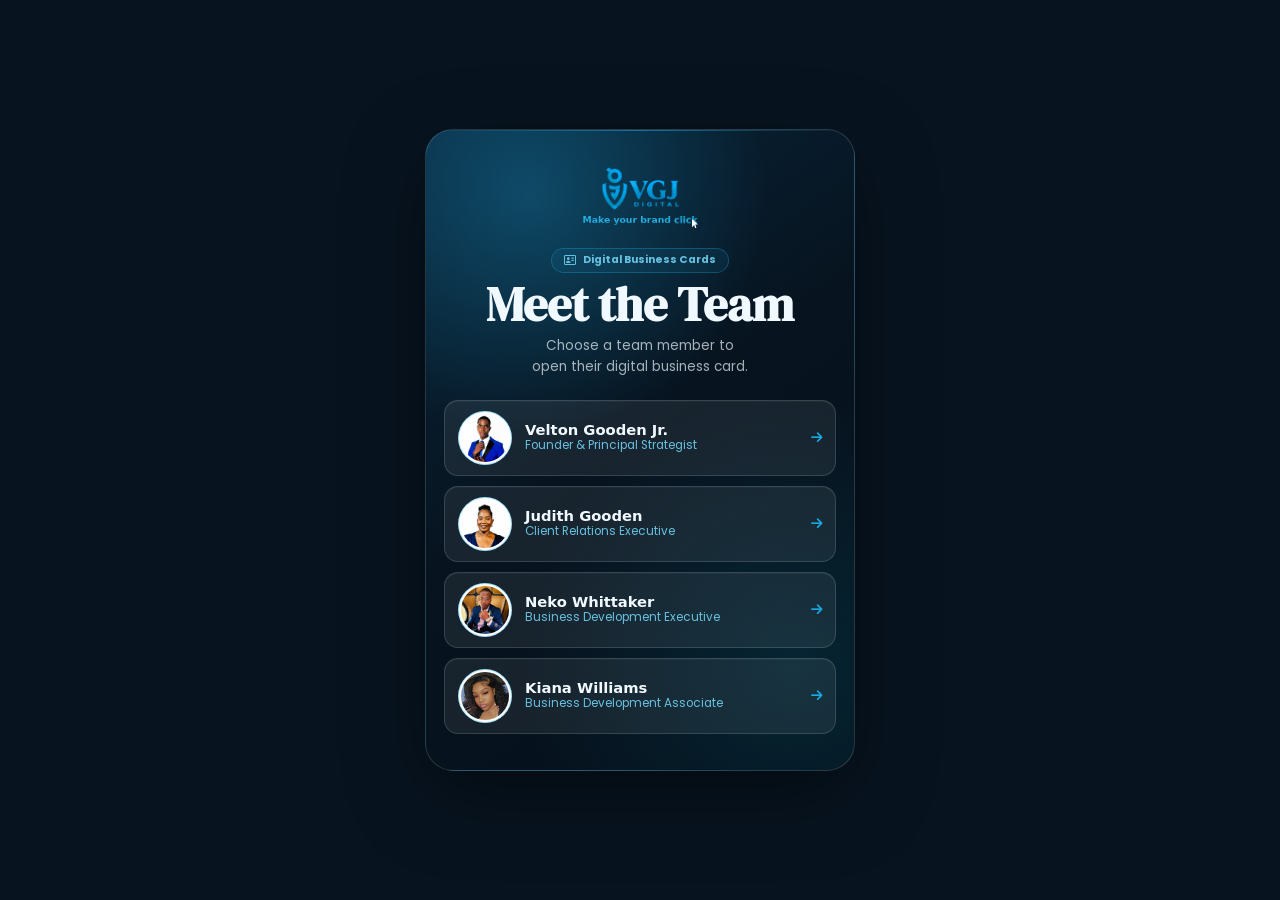
==== commit 5a13f544: "Changes + New member" ====
--- a/index.html
+++ b/index.html
@@ -18,7 +18,7 @@
   <main class="directory" aria-label="VGJ Digital card directory">
     <div class="directory__brand-block">
       <img class="directory__brand" src="assets/brand/vgj-logo-h.png" alt="VGJ Digital">
-      <div class="directory__tagline"><span class="click-mark" aria-hidden="true"><i class="fa-solid fa-arrow-pointer"></i></span><span>Make your brand click</span></div>
+      <div class="directory__tagline">Make your brand <span class="click-target"><span class="click-mark" aria-hidden="true"></span><span class="click-word">click</span></span></div>
     </div>
 
     <header class="directory__header">
@@ -43,6 +43,11 @@
         <span><strong>Neko Whittaker</strong>Business Development Executive</span>
         <i class="fa-solid fa-arrow-right" aria-hidden="true"></i>
       </a>
+      <a class="directory-link" href="kiana/">
+        <img src="assets/team/kiana-williams.jpg" alt="Kiana Williams">
+        <span><strong>Kiana Williams</strong>Business Development Associate</span>
+        <i class="fa-solid fa-arrow-right" aria-hidden="true"></i>
+      </a>
     </nav>
   </main>
 </body>
--- a/assets/css/card.css
+++ b/assets/css/card.css
@@ -202,17 +202,41 @@
   backface-visibility: hidden;
 }
 
-.click-mark i {
+.click-mark::before {
+  width: 0.82em;
+  height: 1em;
+  background: #fff;
+  clip-path: polygon(0 0, 0 88%, 28% 65%, 42% 100%, 58% 93%, 44% 60%, 78% 60%);
+  content: "";
+}
+
+.click-target {
   position: relative;
+  display: inline-block;
+}
+
+.click-target .click-mark {
+  position: absolute;
+  right: -0.2em;
+  bottom: -0.24em;
+  left: auto;
+  top: auto;
   z-index: 1;
-  color: #fff;
-  -webkit-text-fill-color: #fff;
-  font-size: 0.8em;
-}
-
-.click-mark::before,
-.click-mark::after {
-  content: none;
+}
+
+.click-word {
+  display: inline-block;
+  will-change: transform;
+  backface-visibility: hidden;
+}
+
+.brand-row .click-word,
+.directory__tagline .click-word {
+  background: linear-gradient(180deg, #2cb9ee 0%, #1ba5d8 43%, #38b8e6 53%, #1498cc 66%, #108fc4 100%);
+  -webkit-background-clip: text;
+  background-clip: text;
+  -webkit-text-fill-color: transparent;
+  color: transparent;
 }
 
 @media (prefers-reduced-motion: no-preference) {
@@ -220,6 +244,11 @@
   .directory__tagline .click-mark {
     animation: cursorClickLoop 3s cubic-bezier(0.35, 0, 0.18, 1) infinite;
   }
+
+  .brand-row .click-word,
+  .directory__tagline .click-word {
+    animation: wordClickReact 3s cubic-bezier(0.35, 0, 0.18, 1) infinite;
+  }
 }
 
 @keyframes cursorClickLoop {
@@ -238,6 +267,13 @@
   86% {
     transform: translate3d(0, -1.4px, 0) scale(1);
   }
+}
+
+@keyframes wordClickReact {
+  0%, 76%, 100% { transform: scale(1); }
+  82% { transform: scale(0.85); }
+  90% { transform: scale(1.07); }
+  96% { transform: scale(1); }
 }
 
 h1 {
@@ -489,7 +525,7 @@
   color: rgba(240, 249, 255, 0.68);
   font-size: clamp(0.64rem, 1vh, 0.78rem);
   font-weight: 700;
-  line-height: 1;
+  line-height: 1.3;
   white-space: nowrap;
 }
 
@@ -1082,17 +1118,17 @@
 
 @media (max-width: 480px) {
   .card {
-    justify-content: space-evenly;
-    padding-bottom: calc(70px + env(safe-area-inset-bottom, 0px));
+    justify-content: flex-start;
   }
 
   .hero {
-    padding: 14px 18px 9px;
-    padding: calc(14px + env(safe-area-inset-top, 0px)) 18px 9px;
+    padding: 20px 18px 9px;
+    padding: calc(20px + env(safe-area-inset-top, 0px)) 18px 9px;
     gap: 7px;
   }
 
-  .logo { max-height: 32px; }
+  .logo { max-height: 56px; max-width: 280px; }
+  .brand-row .eyebrow { font-size: 0.74rem; }
   .profile-block {
     flex-direction: row;
     align-items: center;
@@ -1136,17 +1172,17 @@
   }
 
   .button {
-    min-height: 44px;
-    padding: 8px 12px;
+    min-height: 54px;
+    padding: 11px 14px;
     border-radius: 13px;
-    font-size: 0.82rem;
+    font-size: 0.92rem;
   }
 
   .icon {
-    width: 28px;
-    height: 28px;
-    border-radius: 9px;
-    font-size: 0.8rem;
+    width: 32px;
+    height: 32px;
+    border-radius: 10px;
+    font-size: 0.88rem;
   }
 
   .divider { margin: 8px 14px 0; }
@@ -1169,21 +1205,27 @@
   .save-card__sub { font-size: 0.62rem; line-height: 1.2; }
 
   .footer-tools {
-    padding: 6px 16px 5px;
-    gap: 10px;
-  }
-
-  .quick-actions { gap: 8px; }
+    padding: 14px 16px 10px;
+    gap: 14px;
+    margin-top: auto;
+  }
+
+  .quick-actions { gap: 12px; }
+  .quick-actions .social-link {
+    width: 46px;
+    height: 46px;
+    font-size: 1.05rem;
+  }
 
   .footer-note {
-    font-size: 0.66rem;
-    line-height: 1.3;
-  }
-
-  .footer-note strong { margin-bottom: 1px; }
+    font-size: 0.86rem;
+    line-height: 1.4;
+  }
+
+  .footer-note strong { margin-bottom: 3px; }
 
   .social-row {
-    padding: 2px 16px calc(16px + env(safe-area-inset-bottom, 0px));
+    padding: 2px 16px calc(60px + env(safe-area-inset-bottom, 0px));
     gap: 10px;
   }
 
@@ -1210,12 +1252,12 @@
 
 @media (max-width: 480px) and (max-height: 780px) {
   .hero {
-    padding: 10px 18px 6px;
-    padding: calc(10px + env(safe-area-inset-top, 0px)) 18px 6px;
+    padding: 14px 18px 6px;
+    padding: calc(14px + env(safe-area-inset-top, 0px)) 18px 6px;
     gap: 5px;
   }
 
-  .logo { max-height: 28px; }
+  .logo { max-height: 46px; }
   .profile-block { gap: 10px; }
   .profile-copy { gap: 3px; }
   .portrait-wrap { width: 82px; height: 82px; padding: 2px; }
@@ -1229,16 +1271,16 @@
   .actions { gap: 5px; }
 
   .button {
-    min-height: 41px;
-    padding: 7px 12px;
-    font-size: 0.78rem;
+    min-height: 48px;
+    padding: 9px 12px;
+    font-size: 0.88rem;
   }
 
   .icon {
-    width: 25px;
-    height: 25px;
+    width: 28px;
+    height: 28px;
     border-radius: 8px;
-    font-size: 0.74rem;
+    font-size: 0.82rem;
   }
 
   .divider { margin: 7px 14px 0; }
@@ -1248,12 +1290,13 @@
   .save-card__title { font-size: 0.77rem; }
   .save-card__sub { font-size: 0.58rem; }
 
-  .footer-tools { padding: 4px 16px 5px; gap: 8px; }
-  .quick-actions { gap: 7px; }
-  .footer-note { font-size: 0.62rem; line-height: 1.26; }
+  .footer-tools { padding: 10px 16px 7px; gap: 12px; }
+  .quick-actions { gap: 10px; }
+  .quick-actions .social-link { width: 40px; height: 40px; font-size: 0.96rem; }
+  .footer-note { font-size: 0.78rem; line-height: 1.36; }
 
   .social-row {
-    padding: 1px 16px calc(14px + env(safe-area-inset-bottom, 0px));
+    padding: 1px 16px calc(58px + env(safe-area-inset-bottom, 0px));
     gap: 8px;
   }
 
@@ -1270,27 +1313,27 @@
 }
 
 @media (max-width: 480px) and (max-height: 680px) {
-  .logo { max-height: 26px; }
+  .logo { max-height: 36px; }
   .portrait-wrap { width: 76px; height: 76px; }
   .profile-copy h1 { font-size: clamp(1.34rem, 6.1vw, 1.62rem); }
   .title { font-size: 0.73rem; }
   .bio { font-size: 0.66rem; line-height: 1.24; }
 
   .footer-tools { padding: 3px 16px 4px; }
-  .footer-note { font-size: 0.6rem; }
-  .social-row { padding-bottom: calc(11px + env(safe-area-inset-bottom, 0px)); }
+  .footer-note { font-size: 0.72rem; }
+  .social-row { padding-bottom: calc(54px + env(safe-area-inset-bottom, 0px)); }
   .social-link { width: 30px; height: 30px; font-size: 0.74rem; }
 }
 
 @media (max-width: 599px) and (max-height: 620px), (max-width: 320px) and (max-height: 700px) {
   .hero {
     justify-content: flex-start;
-    padding: 8px 18px 6px;
-    padding: calc(8px + env(safe-area-inset-top, 0px)) 18px 6px;
+    padding: 10px 18px 6px;
+    padding: calc(10px + env(safe-area-inset-top, 0px)) 18px 6px;
     gap: 5px;
   }
 
-  .logo { max-height: 24px; }
+  .logo { max-height: 30px; }
   .profile-block { gap: 9px; }
   .profile-copy { gap: 2px; }
 
@@ -1313,24 +1356,25 @@
   }
 
   .button {
-    min-height: 36px;
-    padding: 6px 12px;
+    min-height: 42px;
+    padding: 8px 12px;
     border-radius: 12px;
-    font-size: 0.76rem;
+    font-size: 0.82rem;
   }
 
   .icon {
-    width: 24px;
-    height: 24px;
+    width: 26px;
+    height: 26px;
     border-radius: 8px;
-    font-size: 0.72rem;
+    font-size: 0.78rem;
   }
 
   .divider { margin: 6px 14px 0; }
   .save-wrap { padding: 6px 14px 5px; }
-  .footer-tools { padding: 2px 14px 4px; gap: 7px; }
-  .quick-actions { gap: 6px; }
-  .social-row { padding: 0 14px calc(10px + env(safe-area-inset-bottom, 0px)); gap: 7px; }
+  .footer-tools { padding: 8px 14px 6px; gap: 10px; }
+  .quick-actions { gap: 8px; }
+  .quick-actions .social-link { width: 36px; height: 36px; font-size: 0.88rem; }
+  .social-row { padding: 0 14px calc(52px + env(safe-area-inset-bottom, 0px)); gap: 7px; }
   .social-row__label { font-size: 0.58rem; }
   .social-link { width: 29px; height: 29px; font-size: 0.72rem; }
 
